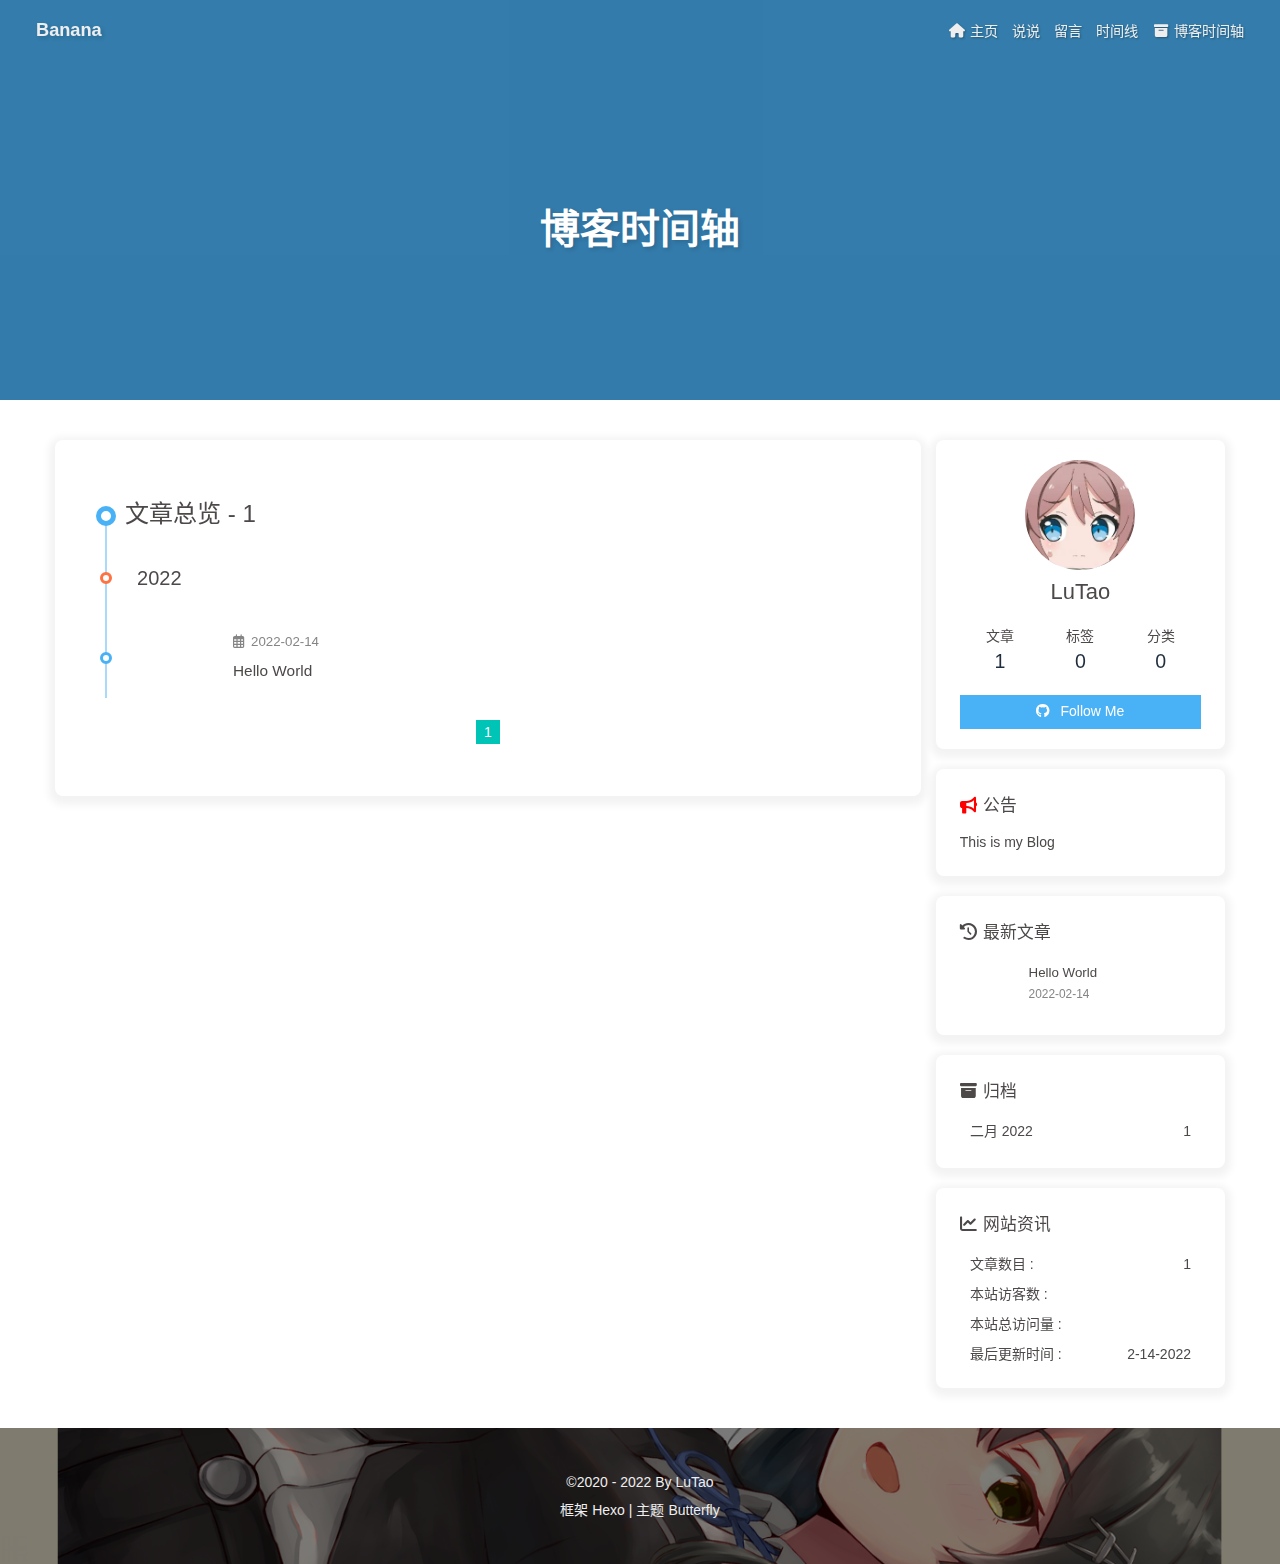
==== archives/index.html @ bcec80b6 "Site updated: 2022-02-14 11:24:01" ====
<!DOCTYPE html><html lang="zh-CN" data-theme="light"><head><meta charset="UTF-8"><meta http-equiv="X-UA-Compatible" content="IE=edge"><meta name="viewport" content="width=device-width, initial-scale=1.0, maximum-scale=1.0, user-scalable=no"><title>博客时间轴 | Banana</title><meta name="author" content="LuTao"><meta name="copyright" content="LuTao"><meta name="format-detection" content="telephone=no"><meta name="theme-color" content="#ffffff"><meta property="og:type" content="website">
<meta property="og:title" content="Banana">
<meta property="og:url" content="http://example.com/archives/index.html">
<meta property="og:site_name" content="Banana">
<meta property="og:locale" content="zh_CN">
<meta property="og:image" content="http://example.com/img/p1.png">
<meta property="article:author" content="LuTao">
<meta name="twitter:card" content="summary">
<meta name="twitter:image" content="http://example.com/img/p1.png"><link rel="shortcut icon" href="/img/aojiao.png"><link rel="canonical" href="http://example.com/archives/"><link rel="preconnect" href="//cdn.jsdelivr.net"/><link rel="preconnect" href="//busuanzi.ibruce.info"/><link rel="stylesheet" href="/css/index.css"><link rel="stylesheet" href="https://cdn.jsdelivr.net/npm/@fortawesome/fontawesome-free@6/css/all.min.css" media="print" onload="this.media='all'"><link rel="stylesheet" href="https://cdn.jsdelivr.net/npm/@fancyapps/ui/dist/fancybox.css" media="print" onload="this.media='all'"><script>const GLOBAL_CONFIG = { 
  root: '/',
  algolia: undefined,
  localSearch: undefined,
  translate: undefined,
  noticeOutdate: undefined,
  highlight: {"plugin":"highlighjs","highlightCopy":true,"highlightLang":true,"highlightHeightLimit":false},
  copy: {
    success: '复制成功',
    error: '复制错误',
    noSupport: '浏览器不支持'
  },
  relativeDate: {
    homepage: false,
    post: false
  },
  runtime: '',
  date_suffix: {
    just: '刚刚',
    min: '分钟前',
    hour: '小时前',
    day: '天前',
    month: '个月前'
  },
  copyright: undefined,
  lightbox: 'fancybox',
  Snackbar: undefined,
  source: {
    justifiedGallery: {
      js: 'https://cdn.jsdelivr.net/npm/flickr-justified-gallery@2/dist/fjGallery.min.js',
      css: 'https://cdn.jsdelivr.net/npm/flickr-justified-gallery@2/dist/fjGallery.min.css'
    }
  },
  isPhotoFigcaption: false,
  islazyload: false,
  isAnchor: false
}</script><script id="config-diff">var GLOBAL_CONFIG_SITE = {
  title: '博客时间轴',
  isPost: false,
  isHome: false,
  isHighlightShrink: false,
  isToc: false,
  postUpdate: '2022-02-14 11:23:57'
}</script><noscript><style type="text/css">
  #nav {
    opacity: 1
  }
  .justified-gallery img {
    opacity: 1
  }

  #recent-posts time,
  #post-meta time {
    display: inline !important
  }
</style></noscript><script>(win=>{
    win.saveToLocal = {
      set: function setWithExpiry(key, value, ttl) {
        if (ttl === 0) return
        const now = new Date()
        const expiryDay = ttl * 86400000
        const item = {
          value: value,
          expiry: now.getTime() + expiryDay,
        }
        localStorage.setItem(key, JSON.stringify(item))
      },

      get: function getWithExpiry(key) {
        const itemStr = localStorage.getItem(key)

        if (!itemStr) {
          return undefined
        }
        const item = JSON.parse(itemStr)
        const now = new Date()

        if (now.getTime() > item.expiry) {
          localStorage.removeItem(key)
          return undefined
        }
        return item.value
      }
    }
  
    win.getScript = url => new Promise((resolve, reject) => {
      const script = document.createElement('script')
      script.src = url
      script.async = true
      script.onerror = reject
      script.onload = script.onreadystatechange = function() {
        const loadState = this.readyState
        if (loadState && loadState !== 'loaded' && loadState !== 'complete') return
        script.onload = script.onreadystatechange = null
        resolve()
      }
      document.head.appendChild(script)
    })
  
      win.activateDarkMode = function () {
        document.documentElement.setAttribute('data-theme', 'dark')
        if (document.querySelector('meta[name="theme-color"]') !== null) {
          document.querySelector('meta[name="theme-color"]').setAttribute('content', '#0d0d0d')
        }
      }
      win.activateLightMode = function () {
        document.documentElement.setAttribute('data-theme', 'light')
        if (document.querySelector('meta[name="theme-color"]') !== null) {
          document.querySelector('meta[name="theme-color"]').setAttribute('content', '#ffffff')
        }
      }
      const t = saveToLocal.get('theme')
    
          if (t === 'dark') activateDarkMode()
          else if (t === 'light') activateLightMode()
        
      const asideStatus = saveToLocal.get('aside-status')
      if (asideStatus !== undefined) {
        if (asideStatus === 'hide') {
          document.documentElement.classList.add('hide-aside')
        } else {
          document.documentElement.classList.remove('hide-aside')
        }
      }
    
    const detectApple = () => {
      if(/iPad|iPhone|iPod|Macintosh/.test(navigator.userAgent)){
        document.documentElement.classList.add('apple')
      }
    }
    detectApple()
    })(window)</script><meta name="generator" content="Hexo 6.0.0"></head><body><div id="web_bg"></div><div id="sidebar"><div id="menu-mask"></div><div id="sidebar-menus"><div class="avatar-img is-center"><img src="/img/p1.png" onerror="onerror=null;src='/img/friend_404.gif'" alt="avatar"/></div><div class="site-data is-center"><div class="data-item"><a href="/archives/"><div class="headline">文章</div><div class="length-num">1</div></a></div><div class="data-item"><a href="/tags/"><div class="headline">标签</div><div class="length-num">0</div></a></div><div class="data-item"><a href="/categories/"><div class="headline">分类</div><div class="length-num">0</div></a></div></div><hr/><div class="menus_items"><div class="menus_item"><a class="site-page" href="/"><i class="fa-fw fas fa-home"></i><span> 主页</span></a></div><div class="menus_item"><a class="site-page" href="/artitalk/"><span> 说说</span></a></div><div class="menus_item"><a class="site-page" href="/waline/"><span> 留言</span></a></div><div class="menus_item"><a class="site-page" href="/timeline/"><span> 时间线</span></a></div><div class="menus_item"><a class="site-page" href="/archives/"><i class="fa-fw fas fa-archive"></i><span> 博客时间轴</span></a></div></div></div></div><div class="page" id="body-wrap"><header class="not-home-page" id="page-header"><nav id="nav"><span id="blog_name"><a id="site-name" href="/">Banana</a></span><div id="menus"><div class="menus_items"><div class="menus_item"><a class="site-page" href="/"><i class="fa-fw fas fa-home"></i><span> 主页</span></a></div><div class="menus_item"><a class="site-page" href="/artitalk/"><span> 说说</span></a></div><div class="menus_item"><a class="site-page" href="/waline/"><span> 留言</span></a></div><div class="menus_item"><a class="site-page" href="/timeline/"><span> 时间线</span></a></div><div class="menus_item"><a class="site-page" href="/archives/"><i class="fa-fw fas fa-archive"></i><span> 博客时间轴</span></a></div></div><div id="toggle-menu"><a class="site-page"><i class="fas fa-bars fa-fw"></i></a></div></div></nav><div id="page-site-info"><h1 id="site-title">博客时间轴</h1></div></header><main class="layout" id="content-inner"><div id="archive"><div class="article-sort-title">文章总览 - 1</div><div class="article-sort"><div class="article-sort-item year">2022</div><div class="article-sort-item"><a class="article-sort-item-img" href="/2022/02/14/hello-world/" title="Hello World"><img src="[data-uri]" alt="Hello World" onerror="this.onerror=null;this.src='/img/404.jpg'"></a><div class="article-sort-item-info"><div class="article-sort-item-time"><i class="far fa-calendar-alt"></i><time class="post-meta-date-created" datetime="2022-02-14T01:49:28.158Z" title="发表于 2022-02-14 09:49:28">2022-02-14</time></div><a class="article-sort-item-title" href="/2022/02/14/hello-world/" title="Hello World">Hello World</a></div></div></div><nav id="pagination"><div class="pagination"><span class="page-number current">1</span></div></nav></div><div class="aside-content" id="aside-content"><div class="card-widget card-info"><div class="is-center"><div class="avatar-img"><img src="/img/p1.png" onerror="this.onerror=null;this.src='/img/friend_404.gif'" alt="avatar"/></div><div class="author-info__name">LuTao</div><div class="author-info__description"></div></div><div class="card-info-data is-center"><div class="card-info-data-item"><a href="/archives/"><div class="headline">文章</div><div class="length-num">1</div></a></div><div class="card-info-data-item"><a href="/tags/"><div class="headline">标签</div><div class="length-num">0</div></a></div><div class="card-info-data-item"><a href="/categories/"><div class="headline">分类</div><div class="length-num">0</div></a></div></div><a id="card-info-btn" target="_blank" rel="noopener" href="https://github.com/xxxxxx"><i class="fab fa-github"></i><span>Follow Me</span></a></div><div class="card-widget card-announcement"><div class="item-headline"><i class="fas fa-bullhorn fa-shake"></i><span>公告</span></div><div class="announcement_content">This is my Blog</div></div><div class="sticky_layout"><div class="card-widget card-recent-post"><div class="item-headline"><i class="fas fa-history"></i><span>最新文章</span></div><div class="aside-list"><div class="aside-list-item"><a class="thumbnail" href="/2022/02/14/hello-world/" title="Hello World"><img src="[data-uri]" onerror="this.onerror=null;this.src='/img/404.jpg'" alt="Hello World"/></a><div class="content"><a class="title" href="/2022/02/14/hello-world/" title="Hello World">Hello World</a><time datetime="2022-02-14T01:49:28.158Z" title="发表于 2022-02-14 09:49:28">2022-02-14</time></div></div></div></div><div class="card-widget card-archives"><div class="item-headline"><i class="fas fa-archive"></i><span>归档</span></div><ul class="card-archive-list"><li class="card-archive-list-item"><a class="card-archive-list-link" href="/archives/2022/02/"><span class="card-archive-list-date">二月 2022</span><span class="card-archive-list-count">1</span></a></li></ul></div><div class="card-widget card-webinfo"><div class="item-headline"><i class="fas fa-chart-line"></i><span>网站资讯</span></div><div class="webinfo"><div class="webinfo-item"><div class="item-name">文章数目 :</div><div class="item-count">1</div></div><div class="webinfo-item"><div class="item-name">本站访客数 :</div><div class="item-count" id="busuanzi_value_site_uv"></div></div><div class="webinfo-item"><div class="item-name">本站总访问量 :</div><div class="item-count" id="busuanzi_value_site_pv"></div></div><div class="webinfo-item"><div class="item-name">最后更新时间 :</div><div class="item-count" id="last-push-date" data-lastPushDate="2022-02-14T03:23:57.547Z"></div></div></div></div></div></div></main><footer id="footer" style="background-image: url('/img/04.png')"><div id="footer-wrap"><div class="copyright">&copy;2020 - 2022 By LuTao</div><div class="framework-info"><span>框架 </span><a target="_blank" rel="noopener" href="https://hexo.io">Hexo</a><span class="footer-separator">|</span><span>主题 </span><a target="_blank" rel="noopener" href="https://github.com/jerryc127/hexo-theme-butterfly">Butterfly</a></div></div></footer></div><div id="rightside"><div id="rightside-config-hide"><button id="darkmode" type="button" title="浅色和深色模式转换"><i class="fas fa-adjust"></i></button><button id="hide-aside-btn" type="button" title="单栏和双栏切换"><i class="fas fa-arrows-alt-h"></i></button></div><div id="rightside-config-show"><button id="rightside_config" type="button" title="设置"><i class="fas fa-cog fa-spin"></i></button><button id="go-up" type="button" title="回到顶部"><i class="fas fa-arrow-up"></i></button></div></div><div><script src="/js/utils.js"></script><script src="/js/main.js"></script><script src="https://cdn.jsdelivr.net/npm/@fancyapps/ui/dist/fancybox.umd.js"></script><div class="js-pjax"></div><script async data-pjax src="//busuanzi.ibruce.info/busuanzi/2.3/busuanzi.pure.mini.js"></script></div></body></html>
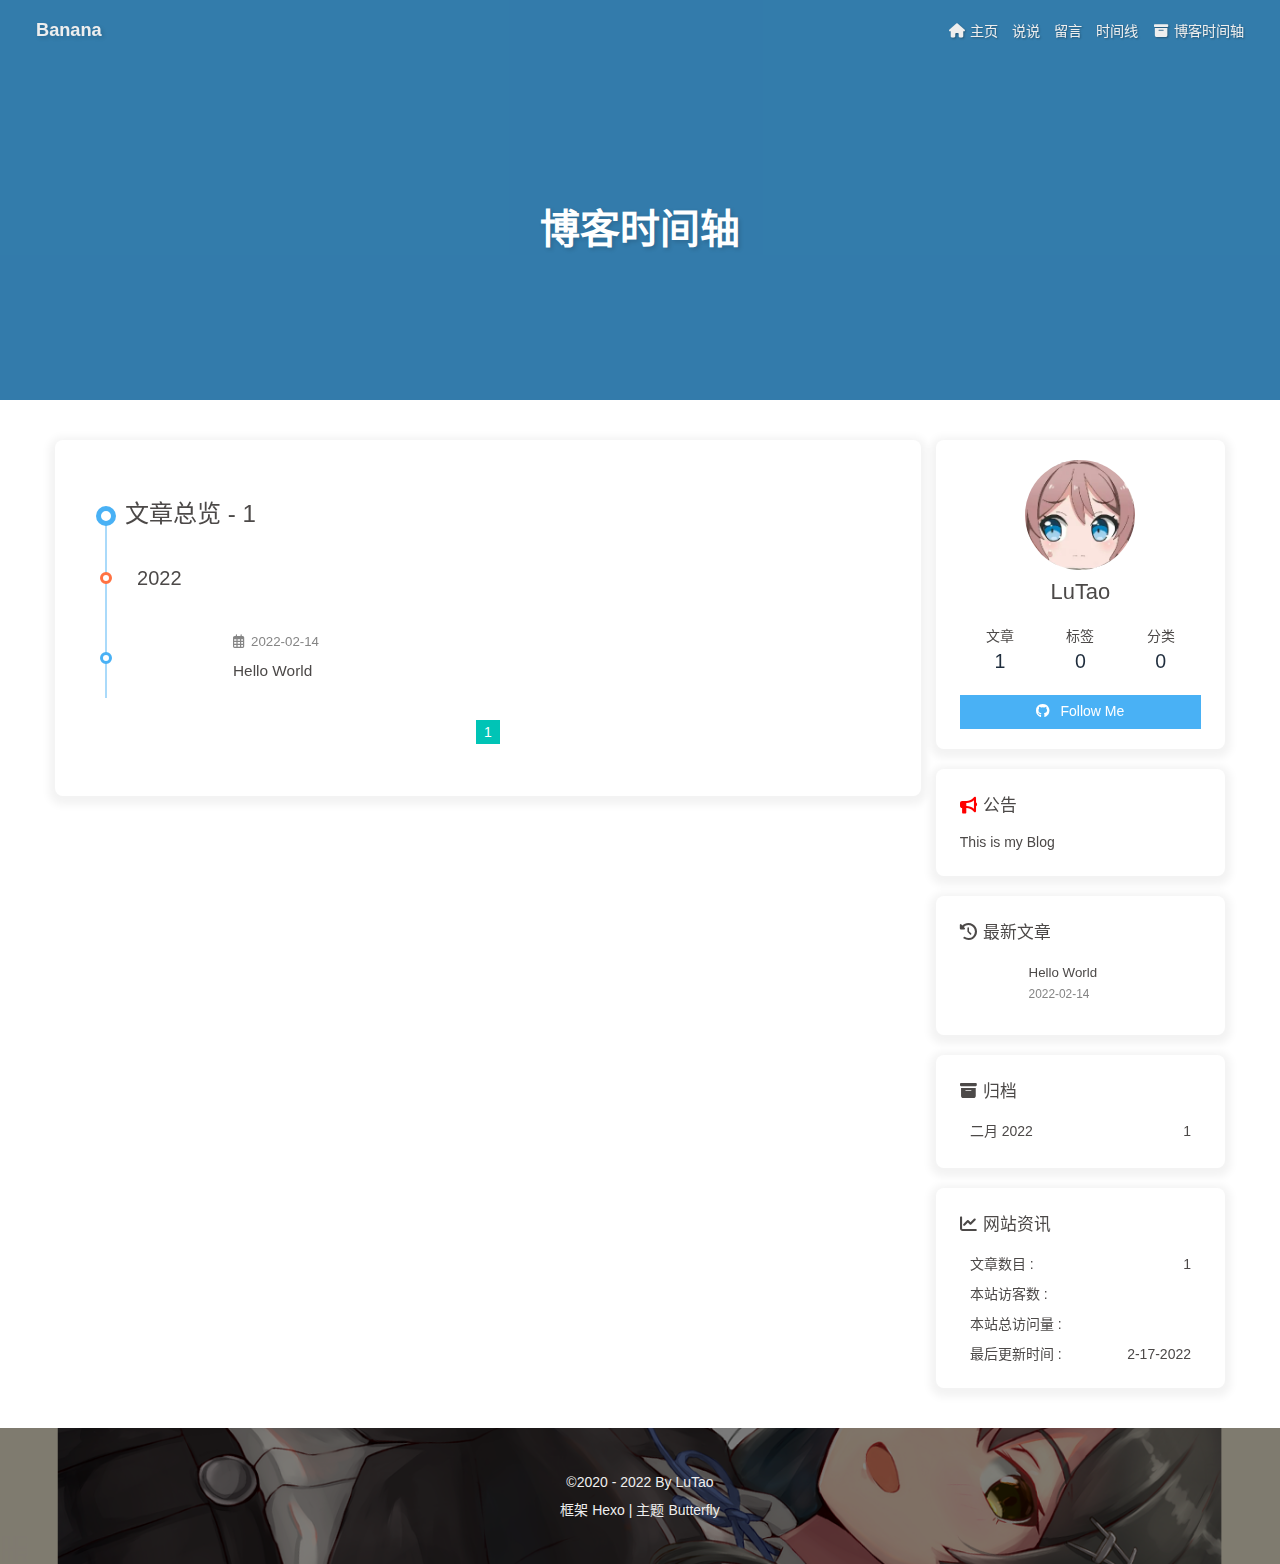
==== commit f913e12c: "Site updated: 2022-02-17 19:03:35" ====
--- a/archives/index.html
+++ b/archives/index.html
@@ -48,7 +48,7 @@
   isHome: false,
   isHighlightShrink: false,
   isToc: false,
-  postUpdate: '2022-02-14 11:23:57'
+  postUpdate: '2022-02-17 19:03:32'
 }</script><noscript><style type="text/css">
   #nav {
     opacity: 1
@@ -137,4 +137,4 @@
       }
     }
     detectApple()
-    })(window)</script><meta name="generator" content="Hexo 6.0.0"></head><body><div id="web_bg"></div><div id="sidebar"><div id="menu-mask"></div><div id="sidebar-menus"><div class="avatar-img is-center"><img src="/img/p1.png" onerror="onerror=null;src='/img/friend_404.gif'" alt="avatar"/></div><div class="site-data is-center"><div class="data-item"><a href="/archives/"><div class="headline">文章</div><div class="length-num">1</div></a></div><div class="data-item"><a href="/tags/"><div class="headline">标签</div><div class="length-num">0</div></a></div><div class="data-item"><a href="/categories/"><div class="headline">分类</div><div class="length-num">0</div></a></div></div><hr/><div class="menus_items"><div class="menus_item"><a class="site-page" href="/"><i class="fa-fw fas fa-home"></i><span> 主页</span></a></div><div class="menus_item"><a class="site-page" href="/artitalk/"><span> 说说</span></a></div><div class="menus_item"><a class="site-page" href="/waline/"><span> 留言</span></a></div><div class="menus_item"><a class="site-page" href="/timeline/"><span> 时间线</span></a></div><div class="menus_item"><a class="site-page" href="/archives/"><i class="fa-fw fas fa-archive"></i><span> 博客时间轴</span></a></div></div></div></div><div class="page" id="body-wrap"><header class="not-home-page" id="page-header"><nav id="nav"><span id="blog_name"><a id="site-name" href="/">Banana</a></span><div id="menus"><div class="menus_items"><div class="menus_item"><a class="site-page" href="/"><i class="fa-fw fas fa-home"></i><span> 主页</span></a></div><div class="menus_item"><a class="site-page" href="/artitalk/"><span> 说说</span></a></div><div class="menus_item"><a class="site-page" href="/waline/"><span> 留言</span></a></div><div class="menus_item"><a class="site-page" href="/timeline/"><span> 时间线</span></a></div><div class="menus_item"><a class="site-page" href="/archives/"><i class="fa-fw fas fa-archive"></i><span> 博客时间轴</span></a></div></div><div id="toggle-menu"><a class="site-page"><i class="fas fa-bars fa-fw"></i></a></div></div></nav><div id="page-site-info"><h1 id="site-title">博客时间轴</h1></div></header><main class="layout" id="content-inner"><div id="archive"><div class="article-sort-title">文章总览 - 1</div><div class="article-sort"><div class="article-sort-item year">2022</div><div class="article-sort-item"><a class="article-sort-item-img" href="/2022/02/14/hello-world/" title="Hello World"><img src="[data-uri]" alt="Hello World" onerror="this.onerror=null;this.src='/img/404.jpg'"></a><div class="article-sort-item-info"><div class="article-sort-item-time"><i class="far fa-calendar-alt"></i><time class="post-meta-date-created" datetime="2022-02-14T01:49:28.158Z" title="发表于 2022-02-14 09:49:28">2022-02-14</time></div><a class="article-sort-item-title" href="/2022/02/14/hello-world/" title="Hello World">Hello World</a></div></div></div><nav id="pagination"><div class="pagination"><span class="page-number current">1</span></div></nav></div><div class="aside-content" id="aside-content"><div class="card-widget card-info"><div class="is-center"><div class="avatar-img"><img src="/img/p1.png" onerror="this.onerror=null;this.src='/img/friend_404.gif'" alt="avatar"/></div><div class="author-info__name">LuTao</div><div class="author-info__description"></div></div><div class="card-info-data is-center"><div class="card-info-data-item"><a href="/archives/"><div class="headline">文章</div><div class="length-num">1</div></a></div><div class="card-info-data-item"><a href="/tags/"><div class="headline">标签</div><div class="length-num">0</div></a></div><div class="card-info-data-item"><a href="/categories/"><div class="headline">分类</div><div class="length-num">0</div></a></div></div><a id="card-info-btn" target="_blank" rel="noopener" href="https://github.com/xxxxxx"><i class="fab fa-github"></i><span>Follow Me</span></a></div><div class="card-widget card-announcement"><div class="item-headline"><i class="fas fa-bullhorn fa-shake"></i><span>公告</span></div><div class="announcement_content">This is my Blog</div></div><div class="sticky_layout"><div class="card-widget card-recent-post"><div class="item-headline"><i class="fas fa-history"></i><span>最新文章</span></div><div class="aside-list"><div class="aside-list-item"><a class="thumbnail" href="/2022/02/14/hello-world/" title="Hello World"><img src="[data-uri]" onerror="this.onerror=null;this.src='/img/404.jpg'" alt="Hello World"/></a><div class="content"><a class="title" href="/2022/02/14/hello-world/" title="Hello World">Hello World</a><time datetime="2022-02-14T01:49:28.158Z" title="发表于 2022-02-14 09:49:28">2022-02-14</time></div></div></div></div><div class="card-widget card-archives"><div class="item-headline"><i class="fas fa-archive"></i><span>归档</span></div><ul class="card-archive-list"><li class="card-archive-list-item"><a class="card-archive-list-link" href="/archives/2022/02/"><span class="card-archive-list-date">二月 2022</span><span class="card-archive-list-count">1</span></a></li></ul></div><div class="card-widget card-webinfo"><div class="item-headline"><i class="fas fa-chart-line"></i><span>网站资讯</span></div><div class="webinfo"><div class="webinfo-item"><div class="item-name">文章数目 :</div><div class="item-count">1</div></div><div class="webinfo-item"><div class="item-name">本站访客数 :</div><div class="item-count" id="busuanzi_value_site_uv"></div></div><div class="webinfo-item"><div class="item-name">本站总访问量 :</div><div class="item-count" id="busuanzi_value_site_pv"></div></div><div class="webinfo-item"><div class="item-name">最后更新时间 :</div><div class="item-count" id="last-push-date" data-lastPushDate="2022-02-14T03:23:57.547Z"></div></div></div></div></div></div></main><footer id="footer" style="background-image: url('/img/04.png')"><div id="footer-wrap"><div class="copyright">&copy;2020 - 2022 By LuTao</div><div class="framework-info"><span>框架 </span><a target="_blank" rel="noopener" href="https://hexo.io">Hexo</a><span class="footer-separator">|</span><span>主题 </span><a target="_blank" rel="noopener" href="https://github.com/jerryc127/hexo-theme-butterfly">Butterfly</a></div></div></footer></div><div id="rightside"><div id="rightside-config-hide"><button id="darkmode" type="button" title="浅色和深色模式转换"><i class="fas fa-adjust"></i></button><button id="hide-aside-btn" type="button" title="单栏和双栏切换"><i class="fas fa-arrows-alt-h"></i></button></div><div id="rightside-config-show"><button id="rightside_config" type="button" title="设置"><i class="fas fa-cog fa-spin"></i></button><button id="go-up" type="button" title="回到顶部"><i class="fas fa-arrow-up"></i></button></div></div><div><script src="/js/utils.js"></script><script src="/js/main.js"></script><script src="https://cdn.jsdelivr.net/npm/@fancyapps/ui/dist/fancybox.umd.js"></script><div class="js-pjax"></div><script async data-pjax src="//busuanzi.ibruce.info/busuanzi/2.3/busuanzi.pure.mini.js"></script></div></body></html>+    })(window)</script><meta name="generator" content="Hexo 6.0.0"></head><body><div id="web_bg"></div><div id="sidebar"><div id="menu-mask"></div><div id="sidebar-menus"><div class="avatar-img is-center"><img src="/img/p1.png" onerror="onerror=null;src='/img/friend_404.gif'" alt="avatar"/></div><div class="site-data is-center"><div class="data-item"><a href="/archives/"><div class="headline">文章</div><div class="length-num">1</div></a></div><div class="data-item"><a href="/tags/"><div class="headline">标签</div><div class="length-num">0</div></a></div><div class="data-item"><a href="/categories/"><div class="headline">分类</div><div class="length-num">0</div></a></div></div><hr/><div class="menus_items"><div class="menus_item"><a class="site-page" href="/"><i class="fa-fw fas fa-home"></i><span> 主页</span></a></div><div class="menus_item"><a class="site-page" href="/artitalk/"><span> 说说</span></a></div><div class="menus_item"><a class="site-page" href="/waline/"><span> 留言</span></a></div><div class="menus_item"><a class="site-page" href="/timeline/"><span> 时间线</span></a></div><div class="menus_item"><a class="site-page" href="/archives/"><i class="fa-fw fas fa-archive"></i><span> 博客时间轴</span></a></div></div></div></div><div class="page" id="body-wrap"><header class="not-home-page" id="page-header"><nav id="nav"><span id="blog_name"><a id="site-name" href="/">Banana</a></span><div id="menus"><div class="menus_items"><div class="menus_item"><a class="site-page" href="/"><i class="fa-fw fas fa-home"></i><span> 主页</span></a></div><div class="menus_item"><a class="site-page" href="/artitalk/"><span> 说说</span></a></div><div class="menus_item"><a class="site-page" href="/waline/"><span> 留言</span></a></div><div class="menus_item"><a class="site-page" href="/timeline/"><span> 时间线</span></a></div><div class="menus_item"><a class="site-page" href="/archives/"><i class="fa-fw fas fa-archive"></i><span> 博客时间轴</span></a></div></div><div id="toggle-menu"><a class="site-page"><i class="fas fa-bars fa-fw"></i></a></div></div></nav><div id="page-site-info"><h1 id="site-title">博客时间轴</h1></div></header><main class="layout" id="content-inner"><div id="archive"><div class="article-sort-title">文章总览 - 1</div><div class="article-sort"><div class="article-sort-item year">2022</div><div class="article-sort-item"><a class="article-sort-item-img" href="/2022/02/14/hello-world/" title="Hello World"><img src="[data-uri]" alt="Hello World" onerror="this.onerror=null;this.src='/img/404.jpg'"></a><div class="article-sort-item-info"><div class="article-sort-item-time"><i class="far fa-calendar-alt"></i><time class="post-meta-date-created" datetime="2022-02-14T01:49:28.158Z" title="发表于 2022-02-14 09:49:28">2022-02-14</time></div><a class="article-sort-item-title" href="/2022/02/14/hello-world/" title="Hello World">Hello World</a></div></div></div><nav id="pagination"><div class="pagination"><span class="page-number current">1</span></div></nav></div><div class="aside-content" id="aside-content"><div class="card-widget card-info"><div class="is-center"><div class="avatar-img"><img src="/img/p1.png" onerror="this.onerror=null;this.src='/img/friend_404.gif'" alt="avatar"/></div><div class="author-info__name">LuTao</div><div class="author-info__description"></div></div><div class="card-info-data is-center"><div class="card-info-data-item"><a href="/archives/"><div class="headline">文章</div><div class="length-num">1</div></a></div><div class="card-info-data-item"><a href="/tags/"><div class="headline">标签</div><div class="length-num">0</div></a></div><div class="card-info-data-item"><a href="/categories/"><div class="headline">分类</div><div class="length-num">0</div></a></div></div><a id="card-info-btn" target="_blank" rel="noopener" href="https://github.com/xxxxxx"><i class="fab fa-github"></i><span>Follow Me</span></a></div><div class="card-widget card-announcement"><div class="item-headline"><i class="fas fa-bullhorn fa-shake"></i><span>公告</span></div><div class="announcement_content">This is my Blog</div></div><div class="sticky_layout"><div class="card-widget card-recent-post"><div class="item-headline"><i class="fas fa-history"></i><span>最新文章</span></div><div class="aside-list"><div class="aside-list-item"><a class="thumbnail" href="/2022/02/14/hello-world/" title="Hello World"><img src="[data-uri]" onerror="this.onerror=null;this.src='/img/404.jpg'" alt="Hello World"/></a><div class="content"><a class="title" href="/2022/02/14/hello-world/" title="Hello World">Hello World</a><time datetime="2022-02-14T01:49:28.158Z" title="发表于 2022-02-14 09:49:28">2022-02-14</time></div></div></div></div><div class="card-widget card-archives"><div class="item-headline"><i class="fas fa-archive"></i><span>归档</span></div><ul class="card-archive-list"><li class="card-archive-list-item"><a class="card-archive-list-link" href="/archives/2022/02/"><span class="card-archive-list-date">二月 2022</span><span class="card-archive-list-count">1</span></a></li></ul></div><div class="card-widget card-webinfo"><div class="item-headline"><i class="fas fa-chart-line"></i><span>网站资讯</span></div><div class="webinfo"><div class="webinfo-item"><div class="item-name">文章数目 :</div><div class="item-count">1</div></div><div class="webinfo-item"><div class="item-name">本站访客数 :</div><div class="item-count" id="busuanzi_value_site_uv"></div></div><div class="webinfo-item"><div class="item-name">本站总访问量 :</div><div class="item-count" id="busuanzi_value_site_pv"></div></div><div class="webinfo-item"><div class="item-name">最后更新时间 :</div><div class="item-count" id="last-push-date" data-lastPushDate="2022-02-17T11:03:32.132Z"></div></div></div></div></div></div></main><footer id="footer" style="background-image: url('/img/04.png')"><div id="footer-wrap"><div class="copyright">&copy;2020 - 2022 By LuTao</div><div class="framework-info"><span>框架 </span><a target="_blank" rel="noopener" href="https://hexo.io">Hexo</a><span class="footer-separator">|</span><span>主题 </span><a target="_blank" rel="noopener" href="https://github.com/jerryc127/hexo-theme-butterfly">Butterfly</a></div></div></footer></div><div id="rightside"><div id="rightside-config-hide"><button id="darkmode" type="button" title="浅色和深色模式转换"><i class="fas fa-adjust"></i></button><button id="hide-aside-btn" type="button" title="单栏和双栏切换"><i class="fas fa-arrows-alt-h"></i></button></div><div id="rightside-config-show"><button id="rightside_config" type="button" title="设置"><i class="fas fa-cog fa-spin"></i></button><button id="go-up" type="button" title="回到顶部"><i class="fas fa-arrow-up"></i></button></div></div><div><script src="/js/utils.js"></script><script src="/js/main.js"></script><script src="https://cdn.jsdelivr.net/npm/@fancyapps/ui/dist/fancybox.umd.js"></script><div class="js-pjax"></div><script async data-pjax src="//busuanzi.ibruce.info/busuanzi/2.3/busuanzi.pure.mini.js"></script></div></body></html>